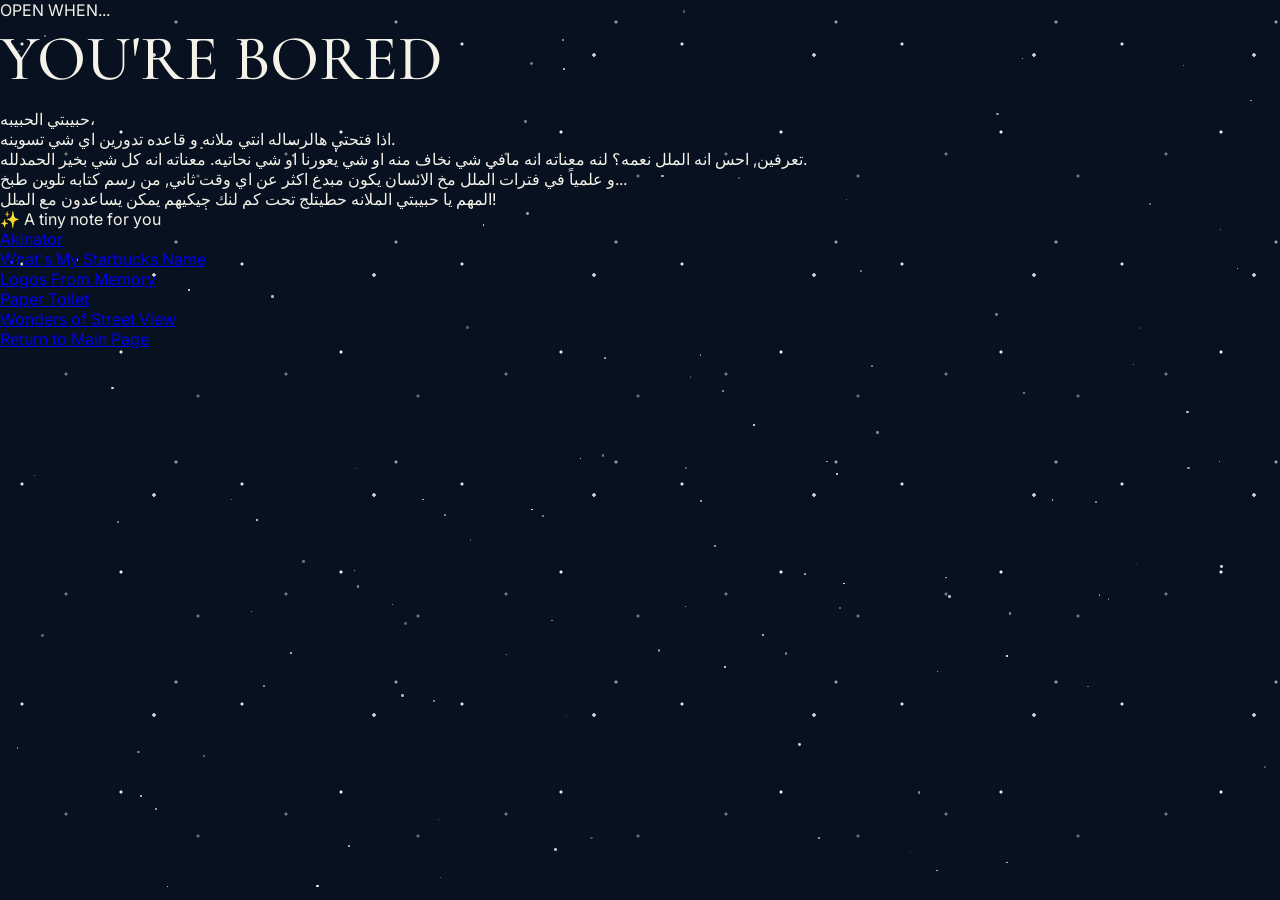
==== bored.html @ e5fef818 "Add files via upload" ====
<!DOCTYPE html>
<html lang="en">
<head>
<meta charset="UTF-8">
<meta name="viewport" content="width=device-width, initial-scale=1.0">
<title>Open When You're Bored</title>

<link rel="preconnect" href="https://fonts.googleapis.com">
<link rel="preconnect" href="https://fonts.gstatic.com" crossorigin>
<link href="https://fonts.googleapis.com/css2?family=Cormorant+Garamond:wght@400;600&family=Inter:wght@300;400;500&display=swap" rel="stylesheet">
<link rel="stylesheet" href="style.css">
</head>

<body>

<div id="stars"></div>

<div class="letter-page">

<div class="envelope"></div>

<div class="paper">

<p class="openwhen">OPEN WHEN...</p>

<h1 class="letter-title">YOU'RE BORED</h1>

<div class="letter-text">

<p>حبيبتي الحبيبه،</p>

<p>اذا فتحتي هالرساله انتي ملانه و قاعده تدورين اي شي تسوينه.</p>

<p>تعرفين, احس انه الملل نعمه؟ لنه معناته انه مافي شي نخاف منه او شي يعورنا او شي نحاتيه. معناته انه كل شي بخير الحمدلله.</p>

<p>و علمياً في فترات الملل مخ الانسان يكون مبدع اكثر عن اي وقت ثاني, من رسم كتابه تلوين طبخ...</p>

<p>المهم يا حبيبتي الملانه حطيتلج تحت كم لنك جيكيهم يمكن يساعدون مع الملل!</p>

</div>

</div>

<div class="activity-card">

<div class="tape tape-left"></div>
<div class="tape tape-right"></div>

<p class="activity-title">✨ A tiny note for you</p>

<div class="activity-text">

<p><a href="https://en.akinator.com/#" target="_blank">Akinator</a></p>

<p><a href="https://whatsmystarbucksname.com" target="_blank">What's My Starbucks Name</a></p>

<p><a href="https://neal.fun/logos-from-memory/" target="_blank">Logos From Memory</a></p>

<p><a href="https://www.papertoilet.com" target="_blank">Paper Toilet</a></p>

<p><a href="https://neal.fun/wonders-of-street-view/" target="_blank">Wonders of Street View</a></p>

</div>

</div>

<a class="back-button" href="index.html">Return to Main Page</a>

</div>

<script src="script.js"></script>

</body>
</html>
---- style.css ----
*{
margin:0;
padding:0;
box-sizing:border-box;
}

body{
background:#07111f;
font-family:'Inter',sans-serif;
color:#f5f2ea;
overflow-x:hidden;
min-height:100vh;
}

#stars{
position:fixed;
inset:0;
background:
radial-gradient(circle at 10% 20%,rgba(255,255,255,.9) 1px,transparent 2px),
radial-gradient(circle at 30% 70%,rgba(255,255,255,.45) 1px,transparent 2px),
radial-gradient(circle at 70% 25%,rgba(255,255,255,.8) 1.5px,transparent 2px),
radial-gradient(circle at 90% 80%,rgba(255,255,255,.4) 1px,transparent 2px),
radial-gradient(circle at 55% 60%,rgba(255,255,255,.95) 1px,transparent 2px),
radial-gradient(circle at 80% 10%,rgba(255,255,255,.6) 1px,transparent 2px);
background-size:220px 220px;
animation:twinkle 6s ease-in-out infinite alternate;
z-index:-1;
}

@keyframes twinkle{
from{opacity:.75;}
to{opacity:1;}
}

.container{
width:min(1100px,92%);
margin:auto;
padding:60px 0 70px;
text-align:center;
}

.small-title{
letter-spacing:3px;
font-size:.75rem;
opacity:.7;
margin-bottom:12px;
}

h1{
font-family:"Cormorant Garamond",serif;
font-size:4rem;
font-weight:500;
margin-bottom:12px;
}

.subtitle{
opacity:.85;
margin-bottom:30px;
}

#hugButton{
background:#efe4cf;
color:#222;
border:none;
padding:14px 28px;
border-radius:40px;
cursor:pointer;
font-size:1rem;
transition:.25s;
}

#hugButton:hover{
transform:translateY(-2px);
}

#hugMessage{
margin:20px auto 35px;
max-width:650px;
min-height:28px;
color:#f7e8b6;
}

.letters{
display:grid;
grid-template-columns:repeat(auto-fit,minmax(220px,1fr));
gap:28px;
margin-top:25px;
}

.letter{
background:#efe3cf;
text-decoration:none;
color:#222;
padding:28px 18px;
border-radius:6px;
position:relative;
box-shadow:0 10px 30px rgba(0,0,0,.25);
transition:.25s;
}

.letter:hover{
transform:translateY(-8px);
}

.seal{
position:absolute;
top:18px;
right:18px;
width:42px;
height:42px;
background:#caa34d;
border-radius:50%;
display:flex;
align-items:center;
justify-content:center;
color:white;
font-size:20px;
box-shadow:0 3px 10px rgba(0,0,0,.3);
}

.letter span{
display:block;
margin-top:28px;
letter-spacing:2px;
font-size:.75rem;
}

.letter p{
margin-top:10px;
font-family:"Cormorant Garamond",serif;
font-size:1.4rem;
}

footer{
margin-top:60px;
opacity:.6;
font-size:.85rem;
}

@media(max-width:700px){
h1{
font-size:2.8rem;
}
.letters{
grid-template-columns:1fr;
}
}
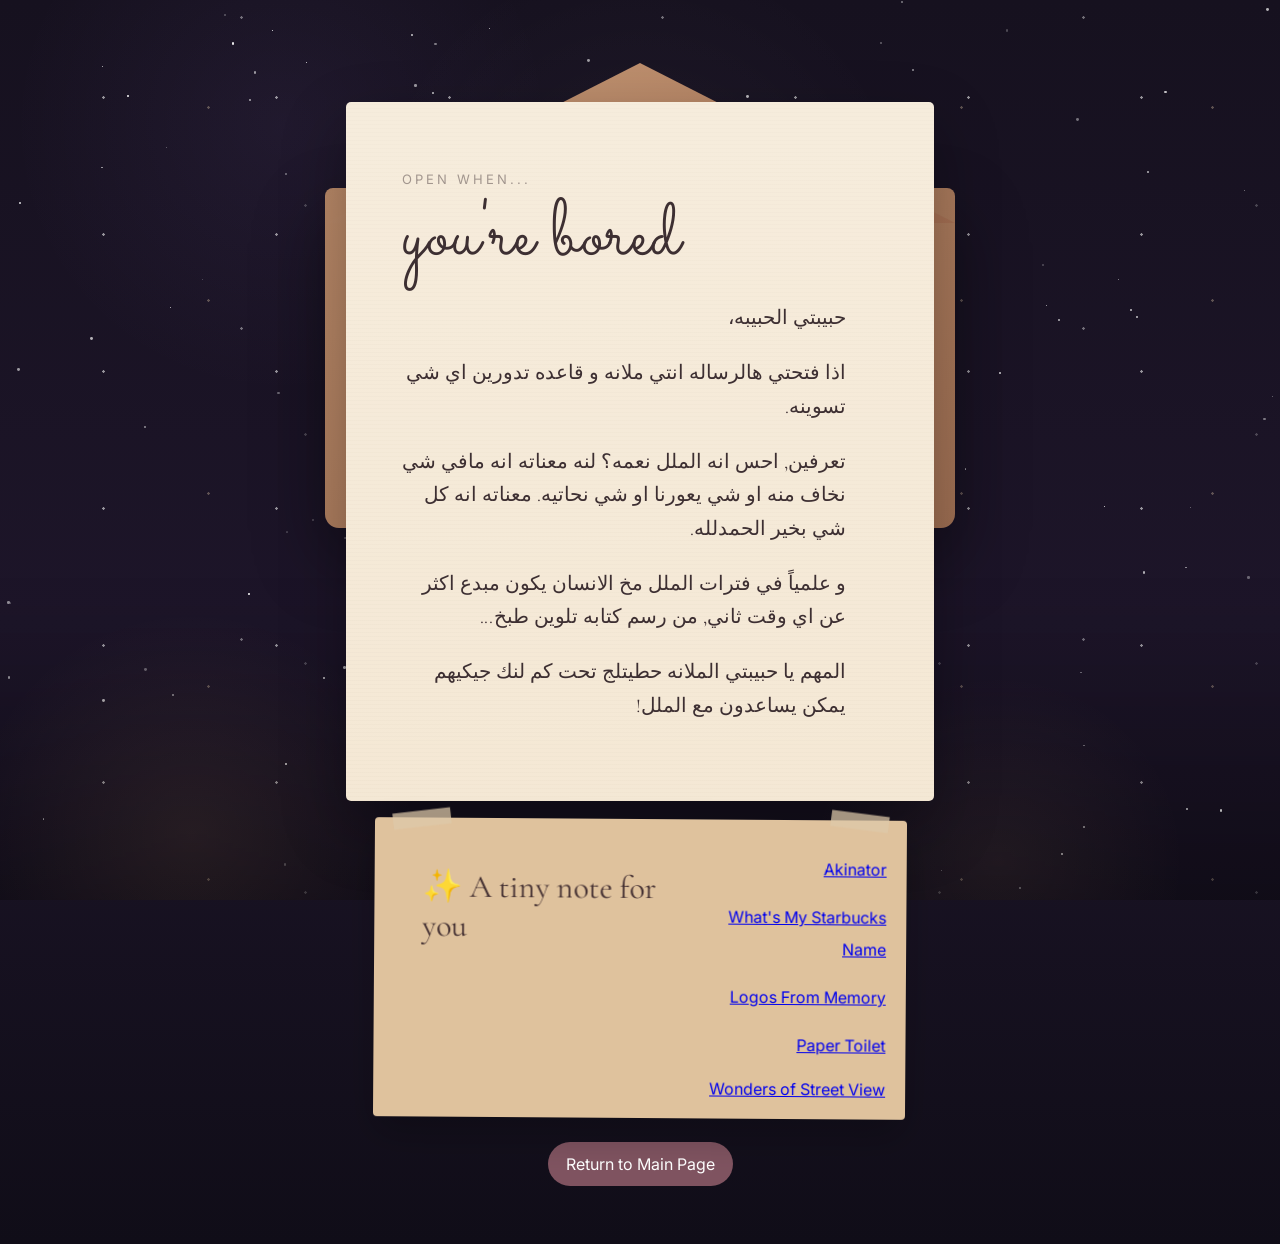
==== commit 7cfc2e41: "Add files via upload" ====
--- a/bored.html
+++ b/bored.html
@@ -1,74 +1,39 @@
 <!DOCTYPE html>
+
 <html lang="en">
 <head>
-<meta charset="UTF-8">
-<meta name="viewport" content="width=device-width, initial-scale=1.0">
+<meta charset="utf-8"/>
+<meta content="width=device-width, initial-scale=1.0" name="viewport"/>
 <title>Open When You're Bored</title>
-
-<link rel="preconnect" href="https://fonts.googleapis.com">
-<link rel="preconnect" href="https://fonts.gstatic.com" crossorigin>
-<link href="https://fonts.googleapis.com/css2?family=Cormorant+Garamond:wght@400;600&family=Inter:wght@300;400;500&display=swap" rel="stylesheet">
-<link rel="stylesheet" href="style.css">
+<link href="https://fonts.googleapis.com" rel="preconnect"/>
+<link crossorigin="" href="https://fonts.gstatic.com" rel="preconnect"/>
+<link href="https://fonts.googleapis.com/css2?family=Cormorant+Garamond:wght@400;600&amp;family=Inter:wght@300;400;500&amp;display=swap" rel="stylesheet"/>
+<link href="style.css" rel="stylesheet"/>
 </head>
-
-<body>
-
+<body class="letter-page">
 <div id="stars"></div>
-
-<div class="letter-page">
-
-<div class="envelope"></div>
-
-<div class="paper">
-
-<p class="openwhen">OPEN WHEN...</p>
-
-<h1 class="letter-title">YOU'RE BORED</h1>
-
-<div class="letter-text">
-
+<main class="letter-shell"><section class="letter-stage"><div class="envelope-back"></div><article class="paper-letter">
+<p class="openwhen" style="font-size:13px;letter-spacing:3px;opacity:.45;text-transform:uppercase;">OPEN WHEN...</p>
+<h1 class="letter-title" style="text-transform:none;">you're bored</h1>
+<div class="letter-body" dir="rtl" style="text-align:right;padding-right:2rem;">
 <p>حبيبتي الحبيبه،</p>
-
 <p>اذا فتحتي هالرساله انتي ملانه و قاعده تدورين اي شي تسوينه.</p>
-
 <p>تعرفين, احس انه الملل نعمه؟ لنه معناته انه مافي شي نخاف منه او شي يعورنا او شي نحاتيه. معناته انه كل شي بخير الحمدلله.</p>
-
 <p>و علمياً في فترات الملل مخ الانسان يكون مبدع اكثر عن اي وقت ثاني, من رسم كتابه تلوين طبخ...</p>
-
 <p>المهم يا حبيبتي الملانه حطيتلج تحت كم لنك جيكيهم يمكن يساعدون مع الملل!</p>
-
 </div>
-
-</div>
-
-<div class="activity-card">
-
+</article><aside class="mission-strip">
 <div class="tape tape-left"></div>
 <div class="tape tape-right"></div>
-
-<p class="activity-title">✨ A tiny note for you</p>
-
-<div class="activity-text">
-
+<p class="activity-title" style="font-family:'Cormorant Garamond',serif;font-size:2rem;margin-bottom:.7rem;">✨ A tiny note for you</p>
+<div class="activity-text" dir="rtl" style="text-align:right;line-height:2;">
 <p><a href="https://en.akinator.com/#" target="_blank">Akinator</a></p>
-
 <p><a href="https://whatsmystarbucksname.com" target="_blank">What's My Starbucks Name</a></p>
-
 <p><a href="https://neal.fun/logos-from-memory/" target="_blank">Logos From Memory</a></p>
-
 <p><a href="https://www.papertoilet.com" target="_blank">Paper Toilet</a></p>
-
 <p><a href="https://neal.fun/wonders-of-street-view/" target="_blank">Wonders of Street View</a></p>
-
 </div>
-
-</div>
-
-<a class="back-button" href="index.html">Return to Main Page</a>
-
-</div>
-
+</aside><div class="letter-actions"><a class="primary-button" href="index.html">Return to Main Page</a></div></section></main>
 <script src="script.js"></script>
-
 </body>
 </html>
--- a/style.css
+++ b/style.css
@@ -1,147 +1,930 @@
-*{
-margin:0;
-padding:0;
-box-sizing:border-box;
-}
-
-body{
-background:#07111f;
-font-family:'Inter',sans-serif;
-color:#f5f2ea;
-overflow-x:hidden;
-min-height:100vh;
-}
-
-#stars{
-position:fixed;
-inset:0;
-background:
-radial-gradient(circle at 10% 20%,rgba(255,255,255,.9) 1px,transparent 2px),
-radial-gradient(circle at 30% 70%,rgba(255,255,255,.45) 1px,transparent 2px),
-radial-gradient(circle at 70% 25%,rgba(255,255,255,.8) 1.5px,transparent 2px),
-radial-gradient(circle at 90% 80%,rgba(255,255,255,.4) 1px,transparent 2px),
-radial-gradient(circle at 55% 60%,rgba(255,255,255,.95) 1px,transparent 2px),
-radial-gradient(circle at 80% 10%,rgba(255,255,255,.6) 1px,transparent 2px);
-background-size:220px 220px;
-animation:twinkle 6s ease-in-out infinite alternate;
-z-index:-1;
-}
-
-@keyframes twinkle{
-from{opacity:.75;}
-to{opacity:1;}
-}
-
-.container{
-width:min(1100px,92%);
-margin:auto;
-padding:60px 0 70px;
-text-align:center;
-}
-
-.small-title{
-letter-spacing:3px;
-font-size:.75rem;
-opacity:.7;
-margin-bottom:12px;
-}
-
-h1{
-font-family:"Cormorant Garamond",serif;
-font-size:4rem;
-font-weight:500;
-margin-bottom:12px;
-}
-
-.subtitle{
-opacity:.85;
-margin-bottom:30px;
-}
-
-#hugButton{
-background:#efe4cf;
-color:#222;
-border:none;
-padding:14px 28px;
-border-radius:40px;
-cursor:pointer;
-font-size:1rem;
-transition:.25s;
-}
-
-#hugButton:hover{
-transform:translateY(-2px);
-}
-
-#hugMessage{
-margin:20px auto 35px;
-max-width:650px;
-min-height:28px;
-color:#f7e8b6;
-}
-
-.letters{
-display:grid;
-grid-template-columns:repeat(auto-fit,minmax(220px,1fr));
-gap:28px;
-margin-top:25px;
-}
-
-.letter{
-background:#efe3cf;
-text-decoration:none;
-color:#222;
-padding:28px 18px;
-border-radius:6px;
-position:relative;
-box-shadow:0 10px 30px rgba(0,0,0,.25);
-transition:.25s;
-}
-
-.letter:hover{
-transform:translateY(-8px);
-}
-
-.seal{
-position:absolute;
-top:18px;
-right:18px;
-width:42px;
-height:42px;
-background:#caa34d;
-border-radius:50%;
-display:flex;
-align-items:center;
-justify-content:center;
-color:white;
-font-size:20px;
-box-shadow:0 3px 10px rgba(0,0,0,.3);
-}
-
-.letter span{
-display:block;
-margin-top:28px;
-letter-spacing:2px;
-font-size:.75rem;
-}
-
-.letter p{
-margin-top:10px;
-font-family:"Cormorant Garamond",serif;
-font-size:1.4rem;
-}
-
-footer{
-margin-top:60px;
-opacity:.6;
-font-size:.85rem;
-}
-
-@media(max-width:700px){
-h1{
-font-size:2.8rem;
-}
-.letters{
-grid-template-columns:1fr;
-}
-}
+@import url('https://fonts.googleapis.com/css2?family=Cormorant+Garamond:wght@500;600;700&family=Inter:wght@400;500;600&family=Sacramento&display=swap');
+
+:root {
+  --night: #15111f;
+  --night-2: #21172f;
+  --paper: #f3e5cf;
+  --paper-2: #e8d4b8;
+  --ink: #3d2f32;
+  --cream: #fff7eb;
+  --gold: #caa36b;
+  --rose: #a96f7d;
+  --muted: #b8a9be;
+  --shadow: rgba(0, 0, 0, 0.34);
+}
+
+* {
+  box-sizing: border-box;
+}
+
+html {
+  min-height: 100%;
+}
+
+body {
+  margin: 0;
+  min-height: 100vh;
+  font-family: "Inter", sans-serif;
+}
+
+button,
+a {
+  -webkit-tap-highlight-color: transparent;
+}
+
+.home-page,
+.letter-page {
+  color: var(--cream);
+  background:
+    radial-gradient(circle at 50% 18%, rgba(255,255,255,.035), transparent 23%),
+    radial-gradient(circle at 22% 10%, rgba(183,143,255,.06), transparent 18%),
+    linear-gradient(180deg, #16111f 0%, #1d1529 50%, #100d18 100%);
+  overflow-x: hidden;
+}
+
+.home-page::before,
+.letter-page::before {
+  content: "";
+  position: fixed;
+  inset: 0;
+  pointer-events: none;
+  background-image:
+    radial-gradient(circle, rgba(255,255,255,.95) 0 1px, transparent 1.5px),
+    radial-gradient(circle, rgba(255,230,190,.5) 0 1px, transparent 1.5px);
+  background-size: 96px 96px, 151px 151px;
+  background-position: 0 0, 42px 21px;
+  opacity: .55;
+}
+
+.home-page::after,
+.letter-page::after {
+  content: "";
+  position: fixed;
+  inset: auto 0 0;
+  height: 36vh;
+  pointer-events: none;
+  background:
+    radial-gradient(circle at 15% 80%, rgba(255,190,112,.08), transparent 20%),
+    radial-gradient(circle at 78% 88%, rgba(255,198,126,.06), transparent 18%),
+    linear-gradient(180deg, transparent, rgba(0,0,0,.28));
+}
+
+.home-shell {
+  width: min(1080px, calc(100% - 28px));
+  margin: 0 auto;
+  padding: 58px 0 34px;
+  position: relative;
+  z-index: 1;
+}
+
+.hero {
+  text-align: center;
+  max-width: 720px;
+  margin: 0 auto 34px;
+}
+
+.eyebrow {
+  margin: 0 0 8px;
+  color: #d5c7db;
+  letter-spacing: .14em;
+  text-transform: uppercase;
+  font-size: .72rem;
+}
+
+.hero h1 {
+  margin: 0;
+  font-family: "Sacramento", cursive;
+  font-weight: 400;
+  font-size: clamp(4rem, 11vw, 7rem);
+  line-height: .95;
+  text-shadow: 0 10px 34px rgba(0,0,0,.36);
+}
+
+.hero-copy {
+  margin: 10px 0 24px;
+  color: #d3c7d6;
+}
+
+.hug-button {
+  border: 1px solid rgba(255,255,255,.14);
+  background: rgba(255,255,255,.07);
+  color: white;
+  min-width: 220px;
+  padding: 14px 24px;
+  border-radius: 999px;
+  font: inherit;
+  box-shadow: 0 12px 30px rgba(0,0,0,.2);
+  cursor: pointer;
+  transition: transform .2s ease, background .2s ease;
+}
+
+.hug-button:hover,
+.hug-button:focus-visible {
+  transform: translateY(-2px);
+  background: rgba(255,255,255,.11);
+}
+
+.hug-button span,
+.hug-button small {
+  display: block;
+}
+
+.hug-button span {
+  font-family: "Cormorant Garamond", serif;
+  font-size: 1.25rem;
+  font-weight: 700;
+}
+
+.hug-button small {
+  color: #d5c9d9;
+  margin-top: 2px;
+}
+
+.hug-result {
+  min-height: 58px;
+  margin-top: 14px;
+  font-family: "Cormorant Garamond", serif;
+  font-size: 1.15rem;
+}
+
+.hug-pop {
+  display: inline-flex;
+  align-items: center;
+  gap: 10px;
+  animation: pop .45s ease;
+}
+
+.hug-pop strong {
+  font-size: 2rem;
+}
+
+@keyframes pop {
+  0% { transform: scale(.55); opacity: 0; }
+  70% { transform: scale(1.08); opacity: 1; }
+  100% { transform: scale(1); }
+}
+
+.letters-grid {
+  display: grid;
+  grid-template-columns: repeat(4, minmax(0, 1fr));
+  gap: 22px 18px;
+}
+
+.letter-card {
+  position: relative;
+  min-height: 165px;
+  padding: 58px 18px 18px;
+  text-decoration: none;
+  color: #4a3437;
+  background: linear-gradient(145deg, #f3e5cf, #e7d0b1);
+  border: 1px solid rgba(255,255,255,.35);
+  border-radius: 8px;
+  box-shadow: 0 16px 34px rgba(0,0,0,.23);
+  overflow: hidden;
+  transition: transform .22s ease, box-shadow .22s ease;
+}
+
+.letter-card::before {
+  content: "";
+  position: absolute;
+  left: 0;
+  right: 0;
+  top: 0;
+  height: 58%;
+  background: linear-gradient(160deg, #ead5b7, #f5ead8);
+  clip-path: polygon(0 0, 100% 0, 50% 76%);
+  border-bottom: 1px solid rgba(95,61,48,.12);
+  transition: transform .25s ease;
+  transform-origin: top center;
+}
+
+.letter-card::after {
+  content: "";
+  position: absolute;
+  inset: auto 0 0;
+  height: 52%;
+  background:
+    linear-gradient(30deg, transparent 49%, rgba(115,79,61,.10) 50%, transparent 51%),
+    linear-gradient(150deg, transparent 49%, rgba(115,79,61,.10) 50%, transparent 51%);
+  pointer-events: none;
+}
+
+.letter-card:hover,
+.letter-card:focus-visible {
+  transform: translateY(-5px);
+  box-shadow: 0 22px 42px rgba(0,0,0,.28);
+}
+
+.letter-card:hover::before,
+.letter-card:focus-visible::before {
+  transform: rotateX(10deg) translateY(-2px);
+}
+
+.letter-icon {
+  position: relative;
+  z-index: 2;
+  display: block;
+  text-align: center;
+  font-size: 1.9rem;
+  margin-bottom: 14px;
+}
+
+.letter-card h2 {
+  position: relative;
+  z-index: 2;
+  margin: 0;
+  text-align: center;
+  font-family: "Cormorant Garamond", serif;
+  font-size: 1.22rem;
+  line-height: 1.18;
+}
+
+footer {
+  text-align: center;
+  margin-top: 34px;
+  color: #96899f;
+  font-size: .78rem;
+}
+
+.letter-shell {
+  width: min(860px, calc(100% - 24px));
+  margin: 0 auto;
+  padding: 28px 0 58px;
+  position: relative;
+  z-index: 1;
+}
+
+.letter-topbar {
+  display: flex;
+  justify-content: flex-start;
+  align-items: center;
+  margin-bottom: 28px;
+}
+
+.back-link {
+  border: 1px solid rgba(255,255,255,.14);
+  border-radius: 999px;
+  padding: 10px 15px;
+  color: inherit;
+  background: rgba(255,255,255,.07);
+  text-decoration: none;
+  font: inherit;
+  font-size: .88rem;
+}
+
+.letter-stage {
+  position: relative;
+  max-width: 700px;
+  margin: 0 auto;
+  padding-top: 74px;
+}
+
+.envelope-back {
+  position: absolute;
+  z-index: 1;
+  left: 5%;
+  right: 5%;
+  top: 160px;
+  height: 340px;
+  border-radius: 8px 8px 14px 14px;
+  background: linear-gradient(145deg, #b98968, #9f6f53);
+  box-shadow: 0 30px 70px rgba(0,0,0,.35);
+}
+
+.envelope-back::before {
+  content: "";
+  position: absolute;
+  left: 0;
+  right: 0;
+  top: -125px;
+  height: 160px;
+  background: linear-gradient(160deg, #c59a77, #a56f53);
+  clip-path: polygon(0 100%, 50% 0, 100% 100%);
+  filter: drop-shadow(0 -10px 18px rgba(0,0,0,.12));
+}
+
+.envelope-back::after {
+  content: "";
+  position: absolute;
+  inset: 0;
+  background:
+    linear-gradient(35deg, transparent 49.5%, rgba(84,52,40,.18) 50%, transparent 50.5%),
+    linear-gradient(145deg, transparent 49.5%, rgba(84,52,40,.18) 50%, transparent 50.5%);
+  border-radius: inherit;
+}
+
+.paper-letter {
+  position: relative;
+  z-index: 3;
+  margin: 0 auto;
+  width: 84%;
+  padding: clamp(30px, 6vw, 56px);
+  border-radius: 5px;
+  color: var(--ink);
+  background:
+    linear-gradient(rgba(255,255,255,.28), rgba(255,255,255,.12)),
+    repeating-linear-gradient(0deg, rgba(100,70,45,.022) 0 1px, transparent 1px 4px),
+    var(--paper);
+  box-shadow: 0 26px 65px rgba(0,0,0,.30);
+  animation: letterIn .7s ease both;
+}
+
+@keyframes letterIn {
+  from { opacity: 0; transform: translateY(55px) scale(.97); }
+  to { opacity: 1; transform: translateY(0) scale(1); }
+}
+
+.letter-kicker {
+  text-transform: uppercase;
+  letter-spacing: .16em;
+  font-size: .68rem;
+  opacity: .58;
+  margin: 0 0 7px;
+}
+
+.paper-letter h1 {
+  margin: 0 0 26px;
+  font-family: "Sacramento", cursive;
+  font-weight: 400;
+  font-size: clamp(3rem, 9vw, 5rem);
+  line-height: .95;
+}
+
+.letter-body {
+  font-family: "Cormorant Garamond", serif;
+  font-size: 1.22rem;
+  line-height: 1.72;
+}
+
+.letter-body p {
+  margin: 0 0 1.1em;
+}
+
+.audio-card {
+  margin-top: 26px;
+  padding: 18px;
+  border: 1px solid rgba(120,83,65,.18);
+  border-radius: 14px;
+  background: rgba(255,255,255,.34);
+}
+
+.audio-label {
+  margin: 0 0 10px;
+  font-family: "Cormorant Garamond", serif;
+  font-weight: 700;
+}
+
+.audio-button {
+  width: 100%;
+  display: flex;
+  align-items: center;
+  gap: 12px;
+  border: 0;
+  border-radius: 999px;
+  padding: 12px 16px;
+  background: #7f5360;
+  color: white;
+  font: inherit;
+  cursor: pointer;
+}
+
+.audio-symbol {
+  width: 32px;
+  height: 32px;
+  display: grid;
+  place-items: center;
+  border-radius: 50%;
+  background: rgba(255,255,255,.16);
+}
+
+.audio-status {
+  margin: 8px 3px 0;
+  font-size: .8rem;
+  opacity: .7;
+}
+
+.mission-strip {
+  position: relative;
+  z-index: 4;
+  width: 76%;
+  margin: 18px auto 0;
+  padding: 17px 20px;
+  display: flex;
+  gap: 14px;
+  border-radius: 4px;
+  color: #443032;
+  background: #dfc29d;
+  box-shadow: 0 18px 38px rgba(0,0,0,.22);
+  transform: rotate(.4deg);
+}
+
+.mission-strip::before,
+.mission-strip::after {
+  content: "";
+  position: absolute;
+  width: 58px;
+  height: 16px;
+  top: -7px;
+  background: rgba(222,202,170,.72);
+  transform: rotate(-7deg);
+}
+
+.mission-strip::before {
+  left: 18px;
+}
+
+.mission-strip::after {
+  right: 18px;
+  transform: rotate(7deg);
+}
+
+.mission-pin {
+  font-size: 1.15rem;
+}
+
+.mission-label {
+  margin: 0 0 5px;
+  font-family: "Cormorant Garamond", serif;
+  font-weight: 700;
+}
+
+.mission-strip p:last-child {
+  margin: 0;
+  line-height: 1.55;
+}
+
+.letter-actions {
+  display: flex;
+  justify-content: center;
+  gap: 12px;
+  flex-wrap: wrap;
+  margin-top: 24px;
+}
+
+.primary-button,
+.secondary-button {
+  border-radius: 999px;
+  padding: 12px 18px;
+  font: inherit;
+  text-decoration: none;
+  cursor: pointer;
+}
+
+.primary-button {
+  border: 0;
+  color: #fff;
+  background: #7f5360;
+}
+
+.secondary-button {
+  color: inherit;
+  border: 1px solid rgba(255,255,255,.16);
+  background: rgba(255,255,255,.07);
+}
+
+.letter-hug-result {
+  min-height: 30px;
+  text-align: center;
+  font-family: "Cormorant Garamond", serif;
+  font-size: 1.08rem;
+}
+
+@media (max-width: 820px) {
+  .letters-grid {
+    grid-template-columns: repeat(3, minmax(0, 1fr));
+  }
+}
+
+@media (max-width: 620px) {
+  .home-shell {
+    padding-top: 42px;
+  }
+
+  .letters-grid {
+    grid-template-columns: repeat(2, minmax(0, 1fr));
+    gap: 14px 12px;
+  }
+
+  .letter-card {
+    min-height: 148px;
+    padding: 52px 14px 16px;
+  }
+
+  .letter-stage {
+    padding-top: 62px;
+  }
+
+  .envelope-back {
+    top: 145px;
+    height: 300px;
+  }
+
+  .envelope-back::before {
+    top: -105px;
+    height: 135px;
+  }
+
+  .paper-letter {
+    width: 90%;
+    padding: 30px 24px;
+  }
+
+  .mission-strip {
+    width: 84%;
+  }
+}
+
+@media (max-width: 360px) {
+  .letters-grid {
+    grid-template-columns: 1fr;
+  }
+}
+
+
+/* V2 requested adjustments */
+.home-page::before,
+.letter-page::before {
+  background-image:
+    radial-gradient(circle, rgba(255,255,255,.95) 0 1px, transparent 1.5px),
+    radial-gradient(circle, rgba(255,230,190,.52) 0 1px, transparent 1.5px),
+    radial-gradient(circle, rgba(255,255,255,.38) 0 1px, transparent 1.5px),
+    radial-gradient(circle, rgba(255,255,255,.68) 0 1px, transparent 1.5px);
+  background-size: 173px 137px, 251px 193px, 317px 229px, 421px 311px;
+  background-position: 17px 29px, 83px 11px, 147px 91px, 31px 173px;
+  opacity: .58;
+}
+
+.letter-card {
+  min-height: 118px;
+  aspect-ratio: 2 / 1;
+  padding: 15px 16px 13px;
+  display: flex;
+  flex-direction: column;
+  align-items: center;
+  justify-content: center;
+}
+
+.letter-card::before {
+  height: 48%;
+  clip-path: polygon(0 0, 100% 0, 50% 82%);
+}
+
+.letter-card::after {
+  display: none;
+}
+
+.card-open-when,
+.card-description,
+.letter-icon {
+  position: relative;
+  z-index: 2;
+  display: block;
+  text-align: center;
+}
+
+.card-open-when,
+.card-description {
+  font-family: "Inter", sans-serif;
+  font-weight: 500;
+  letter-spacing: .01em;
+}
+
+.card-open-when {
+  font-size: .78rem;
+  color: rgba(64,46,50,.76);
+  margin-bottom: 3px;
+}
+
+.letter-icon {
+  margin: 0 0 3px;
+  font-size: 1.65rem;
+  line-height: 1;
+  filter: none;
+}
+
+.card-description {
+  max-width: 95%;
+  font-size: .96rem;
+  line-height: 1.15;
+  color: #49383b;
+}
+
+.letter-actions {
+  justify-content: center;
+}
+
+.letter-actions .primary-button {
+  display: inline-block;
+}
+
+@media (max-width: 620px) {
+  .letter-card {
+    min-height: 104px;
+    padding: 12px 10px 10px;
+  }
+
+  .card-open-when {
+    font-size: .7rem;
+  }
+
+  .letter-icon {
+    font-size: 1.45rem;
+  }
+
+  .card-description {
+    font-size: .83rem;
+  }
+}
+
+/* Refined envelope and letter-page corrections */
+.letter-card {
+  min-height: 0;
+  aspect-ratio: 2 / 1;
+  padding: 0;
+  background: #efefeb;
+  border: 1px solid rgba(255, 255, 255, .42);
+  border-radius: 7px;
+  overflow: hidden;
+}
+
+.letter-card::before {
+  display: block;
+  height: 48%;
+  background: #dfdfda;
+  clip-path: polygon(0 0, 100% 0, 50% 88%);
+  border-bottom: 1px solid rgba(70, 66, 64, .08);
+}
+
+.letter-card::after {
+  display: none;
+}
+
+.card-open-when,
+.card-description,
+.letter-icon {
+  position: absolute;
+  left: 12px;
+  right: 12px;
+  z-index: 2;
+  margin: 0;
+  text-align: center;
+}
+
+.card-open-when {
+  top: 8%;
+  font-family: "Inter", sans-serif;
+  font-size: .72rem;
+  font-weight: 600;
+  letter-spacing: .13em;
+  line-height: 1;
+  color: rgba(60, 57, 58, .72);
+  text-transform: uppercase;
+}
+
+.letter-icon {
+  top: 49%;
+  transform: translateY(-50%);
+  font-size: 1.65rem;
+  line-height: 1;
+  filter: none;
+}
+
+.letter-icon img.emoji {
+  width: 1.55rem;
+  height: 1.55rem;
+  vertical-align: middle;
+}
+
+.card-description {
+  bottom: 9%;
+  max-width: none;
+  font-family: "Inter", sans-serif;
+  font-size: .94rem;
+  font-weight: 500;
+  line-height: 1.15;
+  letter-spacing: 0;
+  color: #454143;
+}
+
+/* Keep the mission as a normal rectangular banner with two tape pieces. */
+.mission-strip {
+  width: 76%;
+  margin: 18px auto 0;
+  padding: 17px 20px;
+  overflow: visible;
+  clip-path: none;
+  border-radius: 4px;
+  background: #dfc29d;
+  transform: rotate(.4deg);
+}
+
+.mission-strip::before,
+.mission-strip::after {
+  display: block;
+  content: "";
+  position: absolute;
+  width: 58px;
+  height: 16px;
+  top: -7px;
+  background: rgba(222,202,170,.72);
+  clip-path: none;
+}
+
+.mission-strip::before {
+  left: 18px;
+  transform: rotate(-7deg);
+}
+
+.mission-strip::after {
+  right: 18px;
+  transform: rotate(7deg);
+}
+
+.letter-actions {
+  display: flex;
+  justify-content: center;
+  width: 100%;
+}
+
+@media (max-width: 620px) {
+  .letter-card {
+    min-height: 0;
+    aspect-ratio: 2 / 1;
+    padding: 0;
+  }
+
+  .card-open-when {
+    top: 7%;
+    font-size: .64rem;
+  }
+
+  .letter-icon {
+    font-size: 1.4rem;
+  }
+
+  .letter-icon img.emoji {
+    width: 1.35rem;
+    height: 1.35rem;
+  }
+
+  .card-description {
+    bottom: 8%;
+    font-size: .79rem;
+  }
+
+  .mission-strip {
+    width: 84%;
+  }
+}
+
+
+/* Reference-match envelope corrections — final authoritative styles */
+.letter-card {
+  position: relative;
+  min-height: 0;
+  aspect-ratio: 2 / 1;
+  padding: 0;
+  overflow: hidden;
+  border-radius: 7px;
+  border: 1px solid rgba(255, 255, 255, .32);
+  background: #ecece8;
+  box-shadow: 0 13px 28px rgba(0, 0, 0, .22);
+}
+
+.letter-card::before {
+  content: "";
+  display: block;
+  position: absolute;
+  inset: 0 0 auto 0;
+  height: 56%;
+  transform: none;
+  transform-origin: top center;
+  clip-path: polygon(0 0, 100% 0, 50% 100%);
+  background: #d8d8d3;
+  border: 0;
+  z-index: 1;
+}
+
+.letter-card::after {
+  display: none !important;
+}
+
+.letter-card:hover::before,
+.letter-card:focus-visible::before {
+  transform: none;
+}
+
+.card-open-when,
+.card-description,
+.letter-icon {
+  position: absolute;
+  left: 12px;
+  right: 12px;
+  z-index: 2;
+  margin: 0;
+  text-align: center;
+  font-family: "Inter", sans-serif;
+  color: #272b31;
+}
+
+.letter-icon {
+  top: 42%;
+  transform: translateY(-50%);
+  font-family: Arial, "Segoe UI Symbol", sans-serif;
+  font-size: 1.8rem;
+  font-weight: 400;
+  line-height: 1;
+  color: #ffffff;
+  text-shadow: none;
+  filter: none;
+}
+
+.card-open-when {
+  top: 58%;
+  font-size: .82rem;
+  font-weight: 500;
+  letter-spacing: .025em;
+  line-height: 1;
+  text-transform: uppercase;
+}
+
+.card-description {
+  bottom: 10%;
+  font-size: 1.18rem;
+  font-weight: 700;
+  line-height: 1.05;
+  letter-spacing: .01em;
+}
+
+.music-toggle {
+  position: fixed;
+  z-index: 50;
+  top: 16px;
+  right: 16px;
+  width: 34px;
+  height: 34px;
+  display: grid;
+  place-items: center;
+  padding: 0;
+  border: 1px solid rgba(255, 255, 255, .18);
+  border-radius: 50%;
+  background: rgba(19, 15, 29, .68);
+  color: rgba(255, 255, 255, .88);
+  font-family: Georgia, serif;
+  font-size: 1rem;
+  line-height: 1;
+  cursor: pointer;
+  backdrop-filter: blur(8px);
+  box-shadow: 0 8px 22px rgba(0, 0, 0, .18);
+}
+
+.music-toggle:hover,
+.music-toggle:focus-visible {
+  background: rgba(255, 255, 255, .12);
+}
+
+@media (max-width: 620px) {
+  .letter-icon {
+    top: 41%;
+    font-size: 1.5rem;
+  }
+
+  .card-open-when {
+    top: 57%;
+    font-size: .66rem;
+  }
+
+  .card-description {
+    bottom: 9%;
+    font-size: .9rem;
+  }
+
+  .music-toggle {
+    top: 12px;
+    right: 12px;
+    width: 32px;
+    height: 32px;
+  }
+}
+
+
+/* Tan envelope + uppercase correction */
+.letter-card {
+  background: linear-gradient(135deg, #eee2cf 0%, #e5d5be 100%) !important;
+}
+
+.letter-card::before {
+  background: linear-gradient(135deg, #e8dbc7 0%, #d8c4a8 100%) !important;
+}
+
+.card-open-when,
+.card-description {
+  text-transform: uppercase !important;
+}
+
+.letter-icon {
+  font-family: "Apple Color Emoji", "Segoe UI Emoji", "Noto Color Emoji", sans-serif !important;
+  color: initial !important;
+  text-shadow: none !important;
+  filter: none !important;
+}
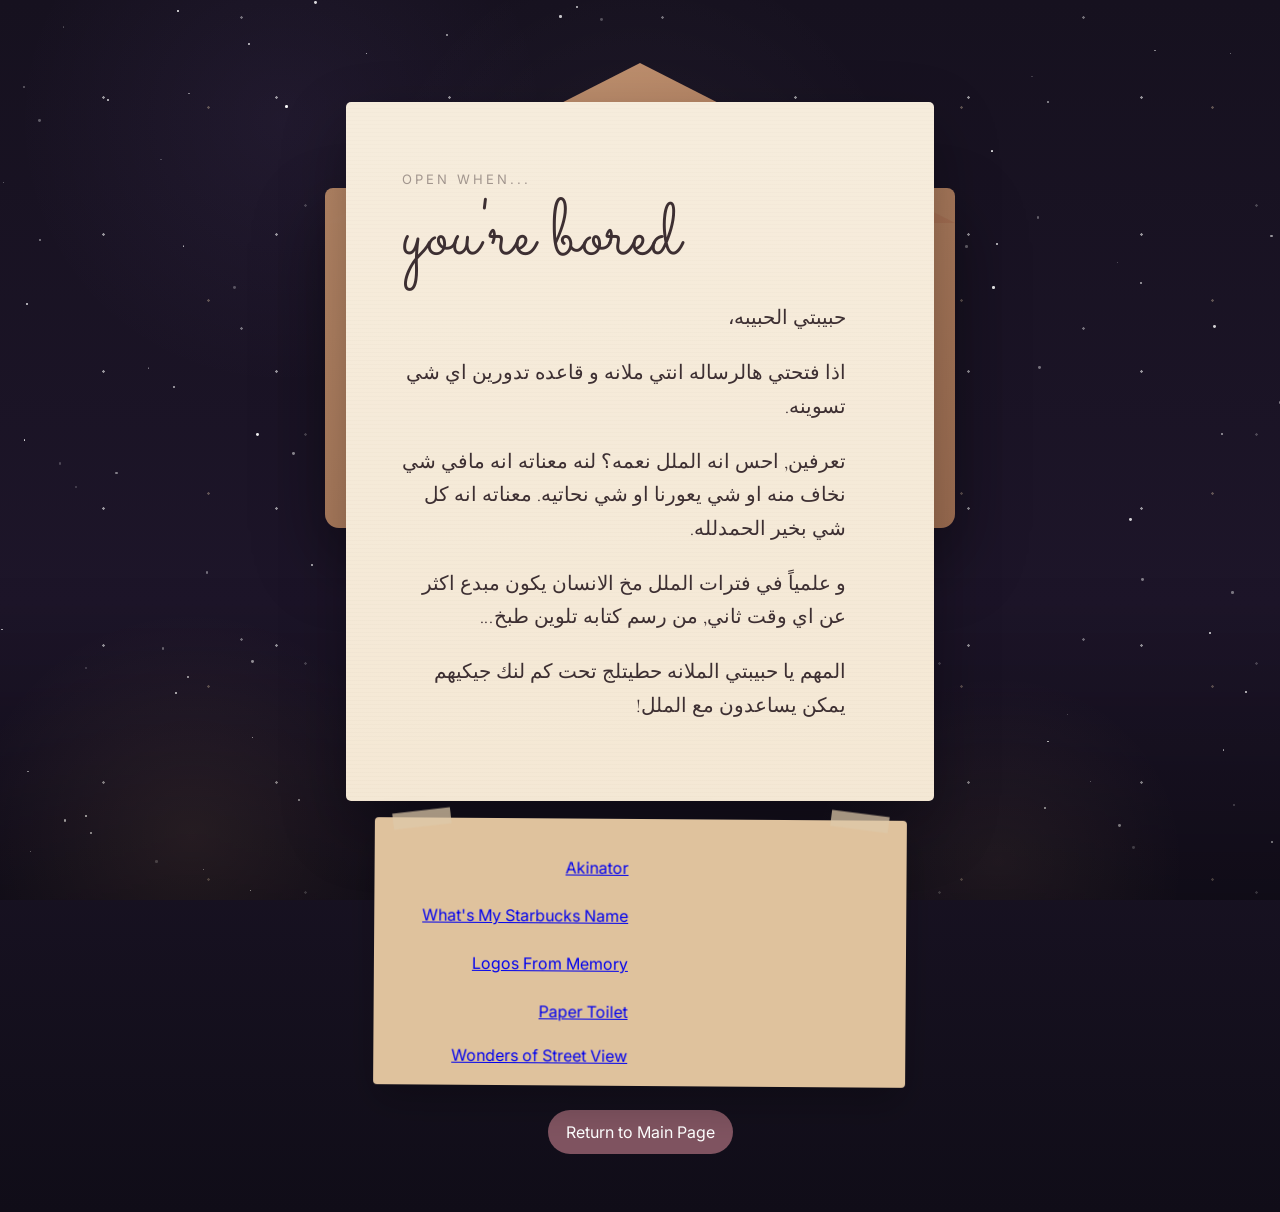
==== commit 7817a7c0: "Update bored.html" ====
--- a/bored.html
+++ b/bored.html
@@ -25,7 +25,6 @@
 </article><aside class="mission-strip">
 <div class="tape tape-left"></div>
 <div class="tape tape-right"></div>
-<p class="activity-title" style="font-family:'Cormorant Garamond',serif;font-size:2rem;margin-bottom:.7rem;">✨ A tiny note for you</p>
 <div class="activity-text" dir="rtl" style="text-align:right;line-height:2;">
 <p><a href="https://en.akinator.com/#" target="_blank">Akinator</a></p>
 <p><a href="https://whatsmystarbucksname.com" target="_blank">What's My Starbucks Name</a></p>
